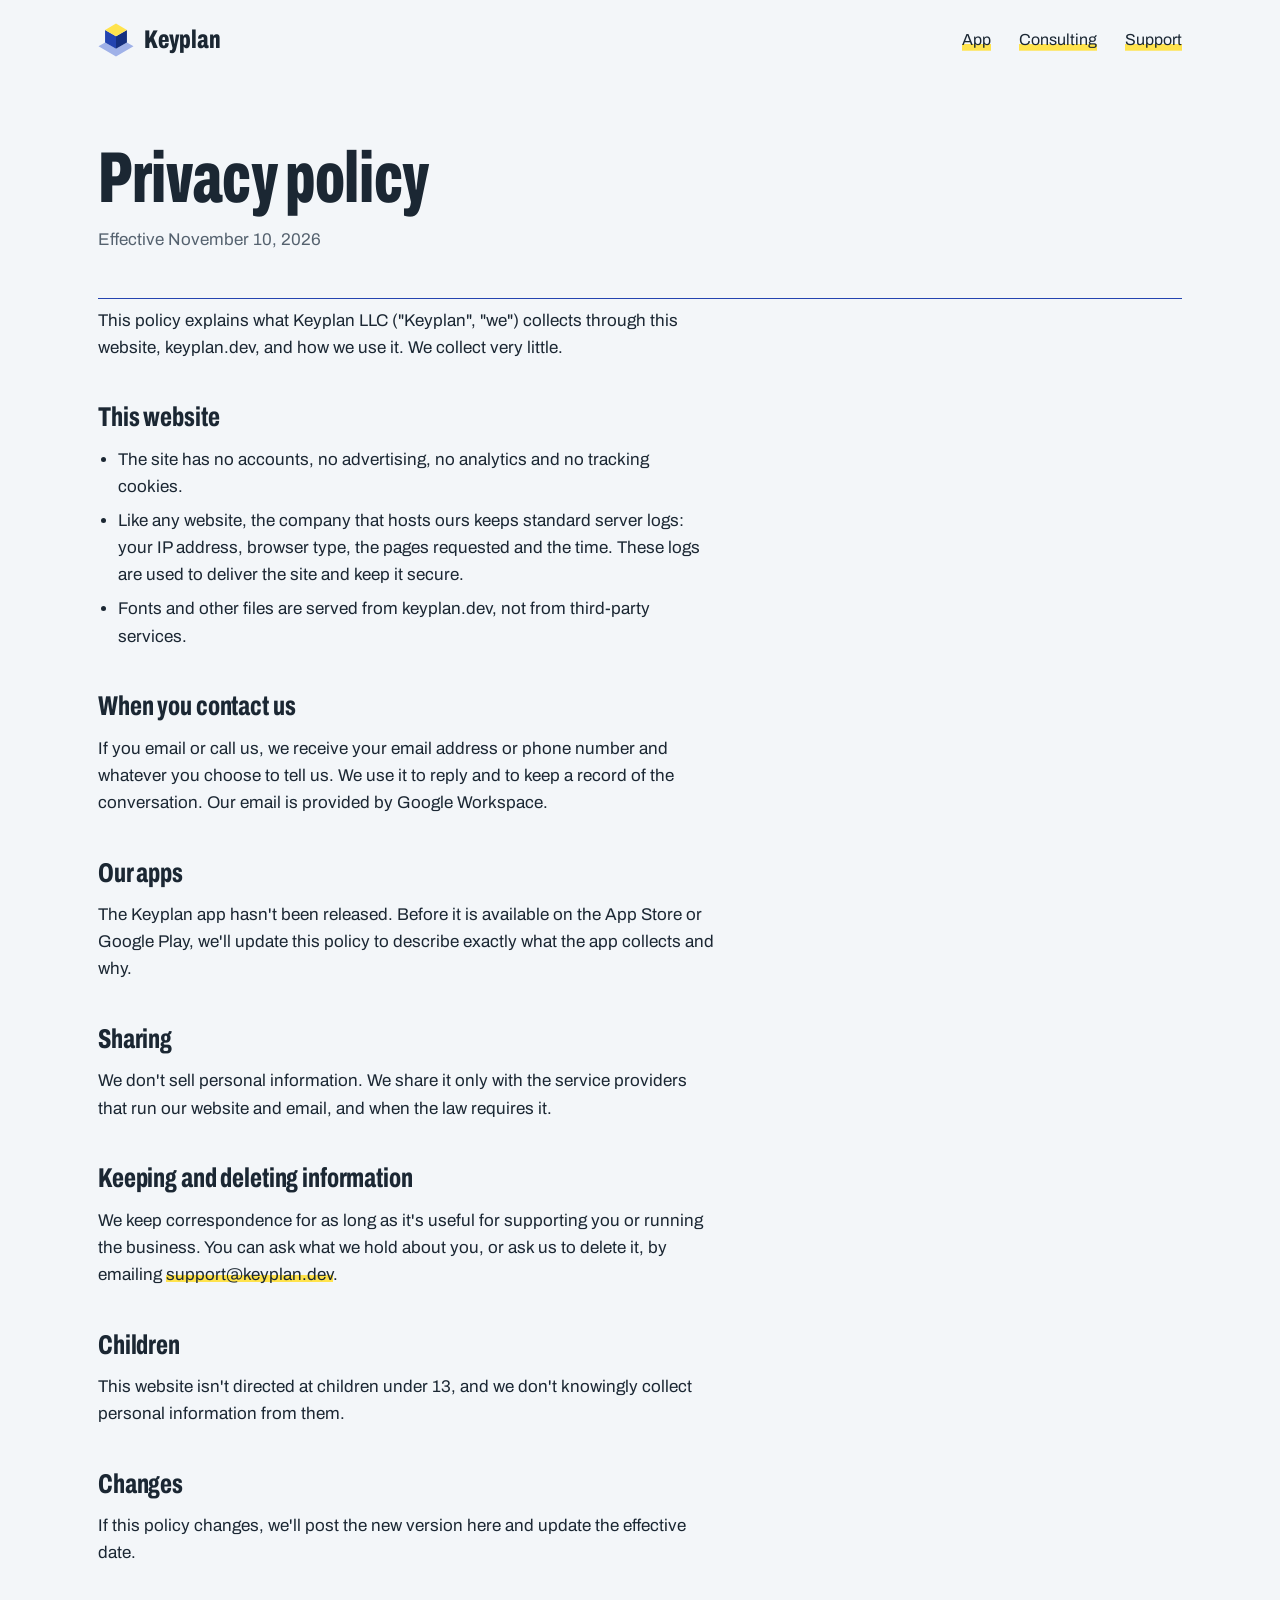
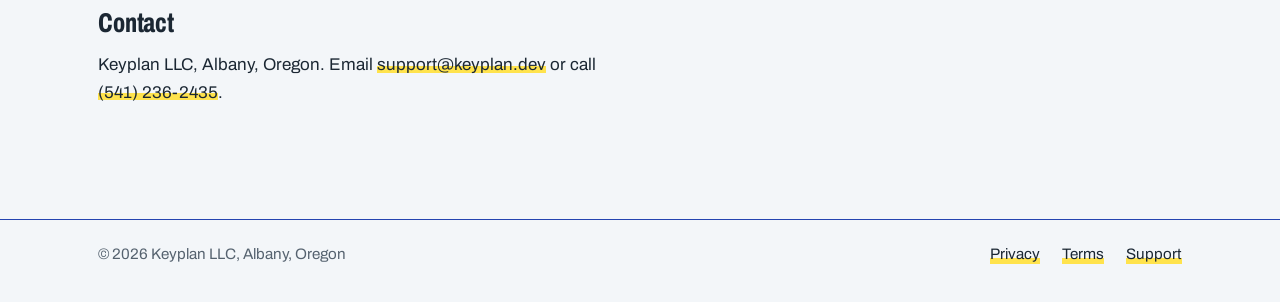
==== privacy/index.html @ bbc2fb1b "Add files via upload" ====
<!doctype html>
<html lang="en">
<head>
<meta charset="utf-8">
<meta name="viewport" content="width=device-width, initial-scale=1">
<title>Privacy policy | Keyplan LLC</title>
<meta name="description" content="What Keyplan LLC collects through keyplan.dev and how it is used.">
<link rel="canonical" href="https://keyplan.dev/privacy/">
<meta property="og:title" content="Privacy policy | Keyplan LLC">
<meta property="og:description" content="What Keyplan LLC collects through keyplan.dev and how it is used.">
<meta property="og:url" content="https://keyplan.dev/privacy/">
<meta property="og:type" content="website">
<meta name="theme-color" content="#f3f6f9">
<link rel="icon" href="/favicon.svg" type="image/svg+xml">
<link rel="preload" href="/assets/fonts/archivo.woff2" as="font" type="font/woff2" crossorigin>
<link rel="stylesheet" href="/assets/site.css">
</head>
<body>
<a class="skip" href="#content">Skip to content</a>
<header class="masthead">
  <a class="brand" href="/" aria-label="Keyplan home"><svg aria-hidden="true" focusable="false" viewBox="-57 -45 114 114"><polygon points="-34.64,20 0,40 34.64,20 55.43,32 0,64 -55.43,32" fill="#9fb1e8"/><polygon points="-34.64,-20 0,0 0,40 -34.64,20" fill="#2444b0"/><polygon points="0,0 34.64,-20 34.64,20 0,40" fill="#16307f"/><polygon points="0,-40 34.64,-20 0,0 -34.64,-20" fill="#ffe34d"/></svg><span>Keyplan</span></a>
  <nav aria-label="Main">
    <a href="/#app">App</a>
    <a href="/#consulting">Consulting</a>
    <a href="/support/">Support</a>
  </nav>
</header>
<main class="doc" id="content">
  <h1>Privacy policy</h1>
  <p class="meta">Effective November 10, 2026</p>
  <div class="body">
    <p>This policy explains what Keyplan LLC ("Keyplan", "we") collects through this website, keyplan.dev, and how we use it. We collect very little.</p>
    <h2>This website</h2>
    <ul>
      <li>The site has no accounts, no advertising, no analytics and no tracking cookies.</li>
      <li>Like any website, the company that hosts ours keeps standard server logs: your IP address, browser type, the pages requested and the time. These logs are used to deliver the site and keep it secure.</li>
      <li>Fonts and other files are served from keyplan.dev, not from third-party services.</li>
    </ul>
    <h2>When you contact us</h2>
    <p>If you email or call us, we receive your email address or phone number and whatever you choose to tell us. We use it to reply and to keep a record of the conversation. Our email is provided by Google Workspace.</p>
    <h2>Our apps</h2>
    <p>The Keyplan app hasn't been released. Before it is available on the App Store or Google Play, we'll update this policy to describe exactly what the app collects and why.</p>
    <h2>Sharing</h2>
    <p>We don't sell personal information. We share it only with the service providers that run our website and email, and when the law requires it.</p>
    <h2>Keeping and deleting information</h2>
    <p>We keep correspondence for as long as it's useful for supporting you or running the business. You can ask what we hold about you, or ask us to delete it, by emailing <a href="mailto:support@keyplan.dev?subject=Privacy%20request">support@keyplan.dev</a>.</p>
    <h2>Children</h2>
    <p>This website isn't directed at children under 13, and we don't knowingly collect personal information from them.</p>
    <h2>Changes</h2>
    <p>If this policy changes, we'll post the new version here and update the effective date.</p>
    <h2>Contact</h2>
    <p>Keyplan LLC, Albany, Oregon. Email <a href="mailto:support@keyplan.dev">support@keyplan.dev</a> or call <a href="tel:+15412362435">(541) 236-2435</a>.</p>
  </div>
</main>
<footer class="colophon">
  <div class="colophon-inner">
    <p>&copy; 2026 Keyplan LLC, Albany, Oregon</p>
    <nav aria-label="Footer">
      <a href="/privacy/">Privacy</a>
      <a href="/terms/">Terms</a>
      <a href="/support/">Support</a>
    </nav>
  </div>
</footer>
</body>
</html>
---- assets/site.css ----
/* keyplan.dev
   Palette: blueline print on bond paper, marked up with a highlighter. */

@font-face {
  font-family: "Archivo";
  src: url("/assets/fonts/archivo.woff2") format("woff2");
  font-weight: 100 900;
  font-stretch: 62% 125%;
  font-style: normal;
  font-display: swap;
}

:root {
  --paper: #f3f6f9;
  --ink: #1b2733;
  --graphite: #55626f;
  --blueline: #2444b0;
  --highlight: #ffe34d;
  --rule: #c3ccd8;
  --page-pad: clamp(20px, 4vw, 48px);
}

*,
*::before,
*::after { box-sizing: border-box; }

html { -webkit-text-size-adjust: 100%; scroll-behavior: smooth; }

body {
  margin: 0;
  background: var(--paper);
  color: var(--ink);
  font-family: "Archivo", "Helvetica Neue", Arial, sans-serif;
  font-size: 1.0625rem;
  line-height: 1.6;
  font-stretch: 100%;
}

h1, h2, h3 {
  font-stretch: 68%;
  font-weight: 750;
  line-height: 1.02;
  letter-spacing: -0.005em;
  margin: 0;
  text-wrap: balance;
}

p { margin: 0 0 1em; max-width: 62ch; }

/* Links are highlighted, the way you'd mark up a print. */
a {
  color: inherit;
  text-decoration: none;
  background-image: linear-gradient(var(--highlight), var(--highlight));
  background-repeat: no-repeat;
  background-position: 0 88%;
  background-size: 100% 0.42em;
  transition: background-size 0.12s ease-out;
}
a:hover { background-size: 100% 1.15em; }

:focus-visible {
  outline: 3px solid var(--blueline);
  outline-offset: 3px;
  border-radius: 1px;
}

.skip {
  position: absolute;
  left: -999px;
  top: 8px;
  padding: 8px 12px;
  background: var(--ink);
  color: #fff;
  z-index: 10;
}
.skip:focus { left: 8px; }

/* ---------- Header ---------- */

.masthead {
  max-width: 1180px;
  margin: 0 auto;
  padding: 22px var(--page-pad);
  display: flex;
  align-items: center;
  justify-content: space-between;
  gap: 16px;
  flex-wrap: wrap;
}

.brand {
  display: inline-flex;
  align-items: center;
  gap: 10px;
  background: none;
  font-stretch: 68%;
  font-weight: 800;
  font-size: 1.6rem;
  line-height: 1;
}
.brand svg { width: 36px; height: 36px; display: block; }

.masthead nav { display: flex; gap: clamp(14px, 3vw, 28px); font-size: 1rem; }

/* ---------- Home: the sheet ---------- */

.sheet {
  max-width: 1180px;
  margin: 0 auto;
  padding: 0 var(--page-pad);
  display: grid;
  grid-template-columns: minmax(0, 1fr) 300px;
  column-gap: clamp(32px, 6vw, 96px);
}

.hero {
  grid-column: 1;
  grid-row: 1;
  padding: clamp(28px, 7vw, 88px) 0 clamp(40px, 7vw, 88px);
}

.hero h1 {
  font-size: clamp(3rem, 8.4vw, 6.5rem);
  font-stretch: 62%;
  font-weight: 800;
  line-height: 0.92;
  max-width: 9.5em;
}

.hero .lede {
  font-size: clamp(1.125rem, 1.6vw, 1.3rem);
  line-height: 1.5;
  margin: clamp(20px, 3vw, 32px) 0 0;
  max-width: 34em;
}

.actions {
  display: flex;
  flex-wrap: wrap;
  align-items: center;
  gap: 14px 26px;
  margin-top: 28px;
}

.button {
  display: inline-block;
  background: var(--blueline);
  color: #fff;
  padding: 0.7em 1.15em;
  font-weight: 600;
  border-radius: 2px;
  transition: background-color 0.12s ease-out;
}
.button:hover { background: var(--ink); }

/* The right-hand strip: key plan above, title block below,
   where they sit on a drawing sheet. */
.rail {
  grid-column: 2;
  grid-row: 1 / span 2;
  border-left: 1.5px solid var(--blueline);
  padding-left: 24px;
}
.rail-inner { position: sticky; top: 24px; padding: 8px 0 32px; }

.keyplan-title {
  font-stretch: 68%;
  font-weight: 700;
  font-size: 1.15rem;
  margin: 0 0 8px;
}

.keyplan { display: block; width: 100%; height: auto; overflow: visible; }
.keyplan a { background: none; cursor: pointer; }
.keyplan .zone { fill: transparent; transition: fill 0.15s ease-out; }
.keyplan a:hover .zone { fill: rgba(255, 227, 77, 0.45); }
.keyplan a[aria-current="true"] .zone { fill: var(--highlight); }
.keyplan a:focus-visible { outline: none; }
.keyplan a:focus-visible .zone { stroke: var(--blueline); stroke-width: 3; }
.keyplan .outline { fill: none; stroke: var(--blueline); stroke-width: 2.25; stroke-linejoin: miter; }
.keyplan .match { stroke: var(--blueline); stroke-width: 1; stroke-dasharray: 7 3 1.5 3; fill: none; }
.keyplan .bubble { fill: var(--paper); stroke: var(--blueline); stroke-width: 1; }
.keyplan a[aria-current="true"] .bubble { fill: #fff; }
.keyplan .letter { font-size: 10px; font-weight: 700; fill: var(--blueline); text-anchor: middle; }
.keyplan .name { font-size: 11px; font-weight: 600; fill: var(--ink); text-anchor: middle; }
.keyplan .north { fill: none; stroke: var(--blueline); stroke-width: 1; }
.keyplan .north-fill { fill: var(--blueline); }
.keyplan .north-n { font-size: 8px; font-weight: 700; fill: var(--blueline); text-anchor: middle; }

.keyplan-status { font-size: 0.9rem; color: var(--graphite); margin: 10px 0 0; min-height: 1.6em; }

.titleblock {
  margin: 22px 0 0;
  border: 1.5px solid var(--blueline);
  font-size: 0.92rem;
  line-height: 1.4;
}
.titleblock > div { padding: 9px 12px; }
.titleblock > div + div { border-top: 1px solid var(--blueline); }
.titleblock dt { color: var(--graphite); font-size: 0.8rem; }
.titleblock dd { margin: 0; font-weight: 600; overflow-wrap: anywhere; }

.areas { grid-column: 1; grid-row: 2; padding-bottom: clamp(48px, 8vw, 96px); }

.area {
  border-top: 1.5px solid var(--blueline);
  padding: clamp(28px, 4.5vw, 52px) 0 clamp(24px, 4vw, 44px);
  scroll-margin-top: 12px;
}

.area h2 {
  font-size: clamp(2rem, 4.4vw, 3rem);
  display: flex;
  align-items: center;
  gap: 14px;
  margin-bottom: 18px;
}

.grid-bubble {
  flex: none;
  width: 1.5em;
  height: 1.5em;
  border: 1.5px solid var(--blueline);
  border-radius: 50%;
  color: var(--blueline);
  font-size: 0.5em;
  font-stretch: 100%;
  font-weight: 700;
  line-height: 1;
  display: inline-flex;
  align-items: center;
  justify-content: center;
}

.contact-list { list-style: none; margin: 0; padding: 0; max-width: 62ch; }
.contact-list li { display: grid; grid-template-columns: 5.5em 1fr; gap: 12px; padding: 8px 0; }
.contact-list li + li { border-top: 1px solid var(--rule); }
.contact-list .k { color: var(--graphite); }

/* ---------- Text pages ---------- */

.doc {
  max-width: 1180px;
  margin: 0 auto;
  padding: clamp(24px, 5vw, 64px) var(--page-pad) clamp(48px, 8vw, 96px);
}
.doc h1 { font-size: clamp(2.6rem, 6.5vw, 4.5rem); font-stretch: 62%; font-weight: 800; line-height: 0.95; }
.doc .meta { color: var(--graphite); margin: 14px 0 0; }
.doc .body { margin-top: clamp(24px, 4vw, 44px); border-top: 1.5px solid var(--blueline); padding-top: 8px; }
.doc h2 { font-size: 1.7rem; margin: 1.6em 0 0.5em; }
.doc ul { max-width: 62ch; padding-left: 1.2em; margin: 0 0 1em; }
.doc li { margin-bottom: 0.4em; }

/* ---------- Footer ---------- */

.colophon { border-top: 1.5px solid var(--blueline); }
.colophon-inner {
  max-width: 1180px;
  margin: 0 auto;
  padding: 22px var(--page-pad) 36px;
  display: flex;
  flex-wrap: wrap;
  justify-content: space-between;
  gap: 10px 28px;
  font-size: 0.95rem;
}
.colophon nav { display: flex; gap: 22px; }
.colophon p { margin: 0; color: var(--graphite); }

/* ---------- One load moment: the key plan draws itself ---------- */

@media (prefers-reduced-motion: no-preference) {
  .keyplan .outline { stroke-dasharray: 1; stroke-dashoffset: 1; animation: draw 1.1s 0.15s cubic-bezier(0.6, 0, 0.2, 1) forwards; }
  .keyplan .after-draw { opacity: 0; animation: appear 0.4s 1.1s ease-out forwards; }
  @keyframes draw { to { stroke-dashoffset: 0; } }
  @keyframes appear { to { opacity: 1; } }
}
@media (prefers-reduced-motion: reduce) {
  html { scroll-behavior: auto; }
  a, .button, .keyplan .zone { transition: none; }
}

/* ---------- Small screens ---------- */

@media (max-width: 860px) {
  .sheet { display: block; }
  .hero { padding-bottom: 28px; }
  .rail { border-left: 0; padding-left: 0; border-top: 1.5px solid var(--blueline); padding-top: 20px; }
  .rail-inner { position: static; padding: 0 0 36px; display: grid; grid-template-columns: minmax(0, 320px) minmax(0, 1fr); gap: 8px 28px; align-items: start; }
  .keyplan-title, .keyplan-status { grid-column: 1; }
  .keyplan { grid-column: 1; }
  .titleblock { grid-column: 2; grid-row: 1 / span 3; margin-top: 0; }
}
@media (max-width: 600px) {
  .rail-inner { display: block; }
  .titleblock { margin-top: 20px; }
  .contact-list li { grid-template-columns: 1fr; gap: 0; }
}

a[href^="tel:"] { white-space: nowrap; }
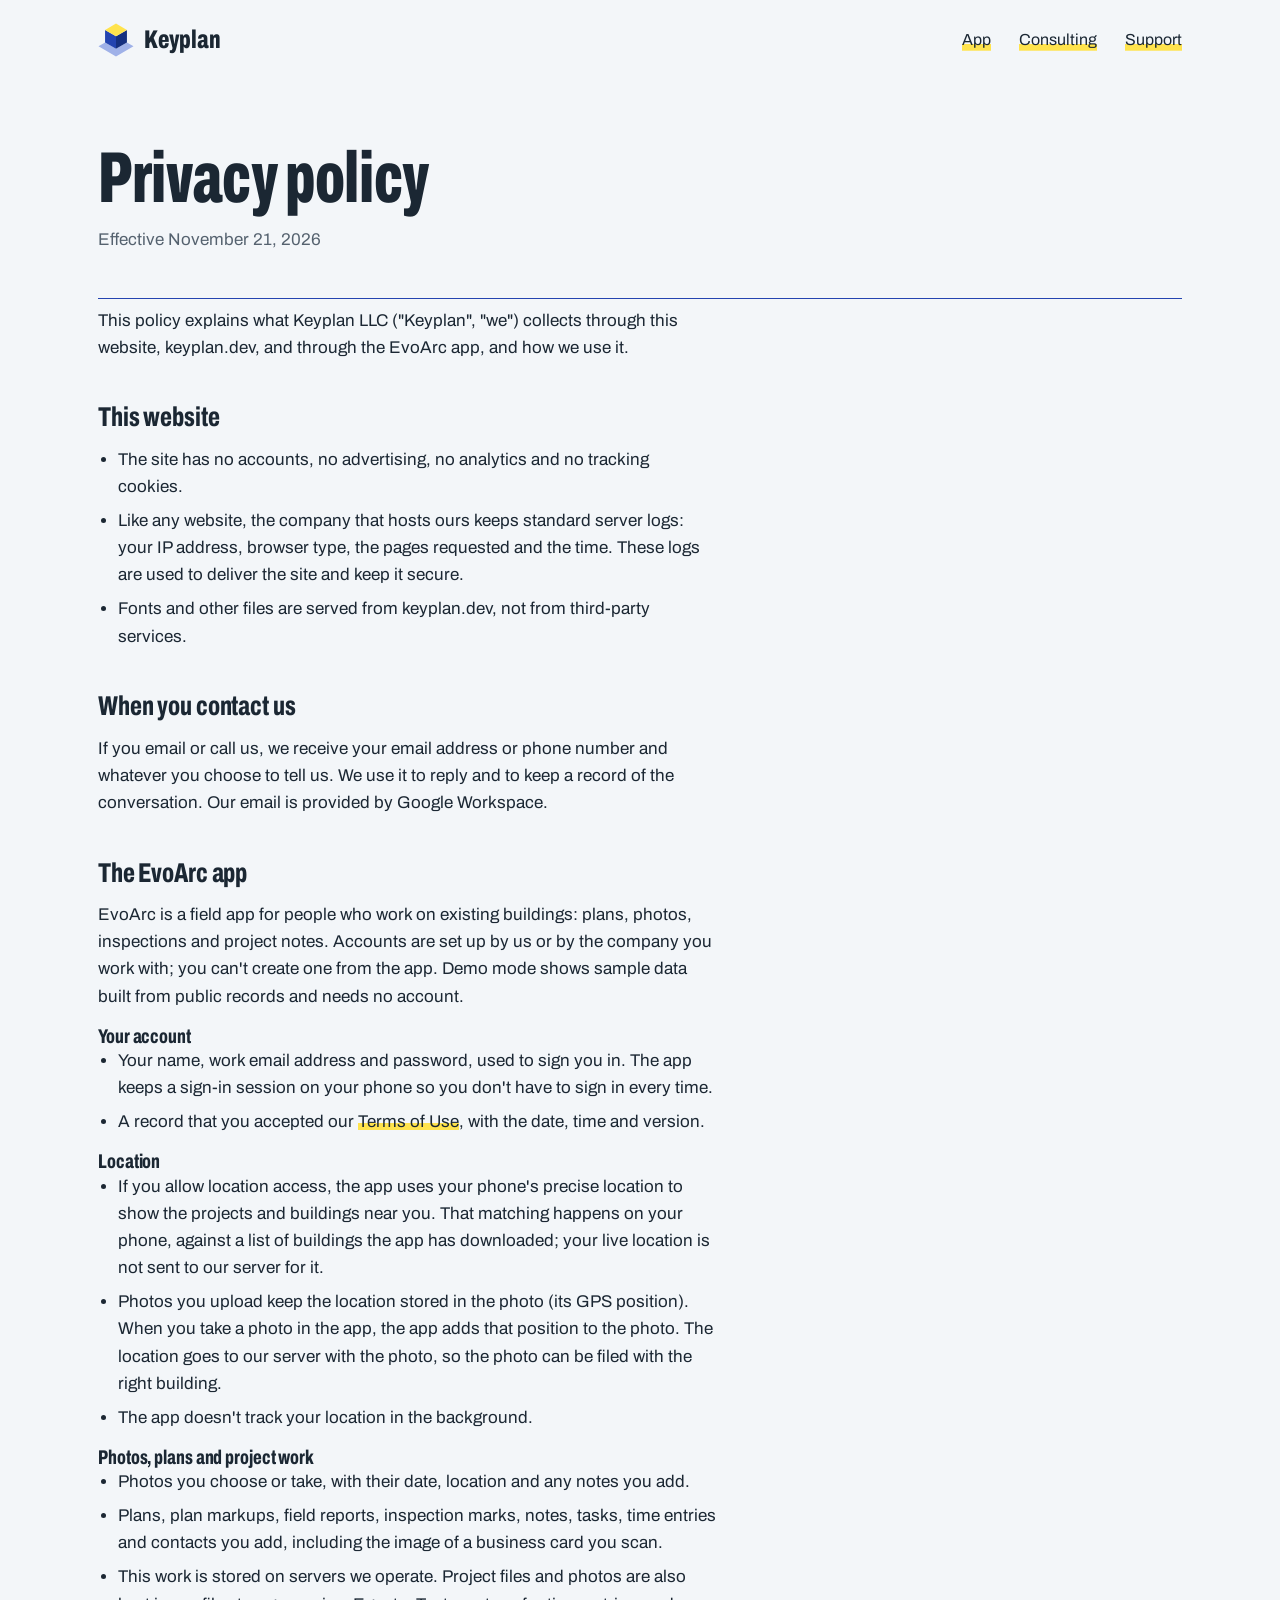
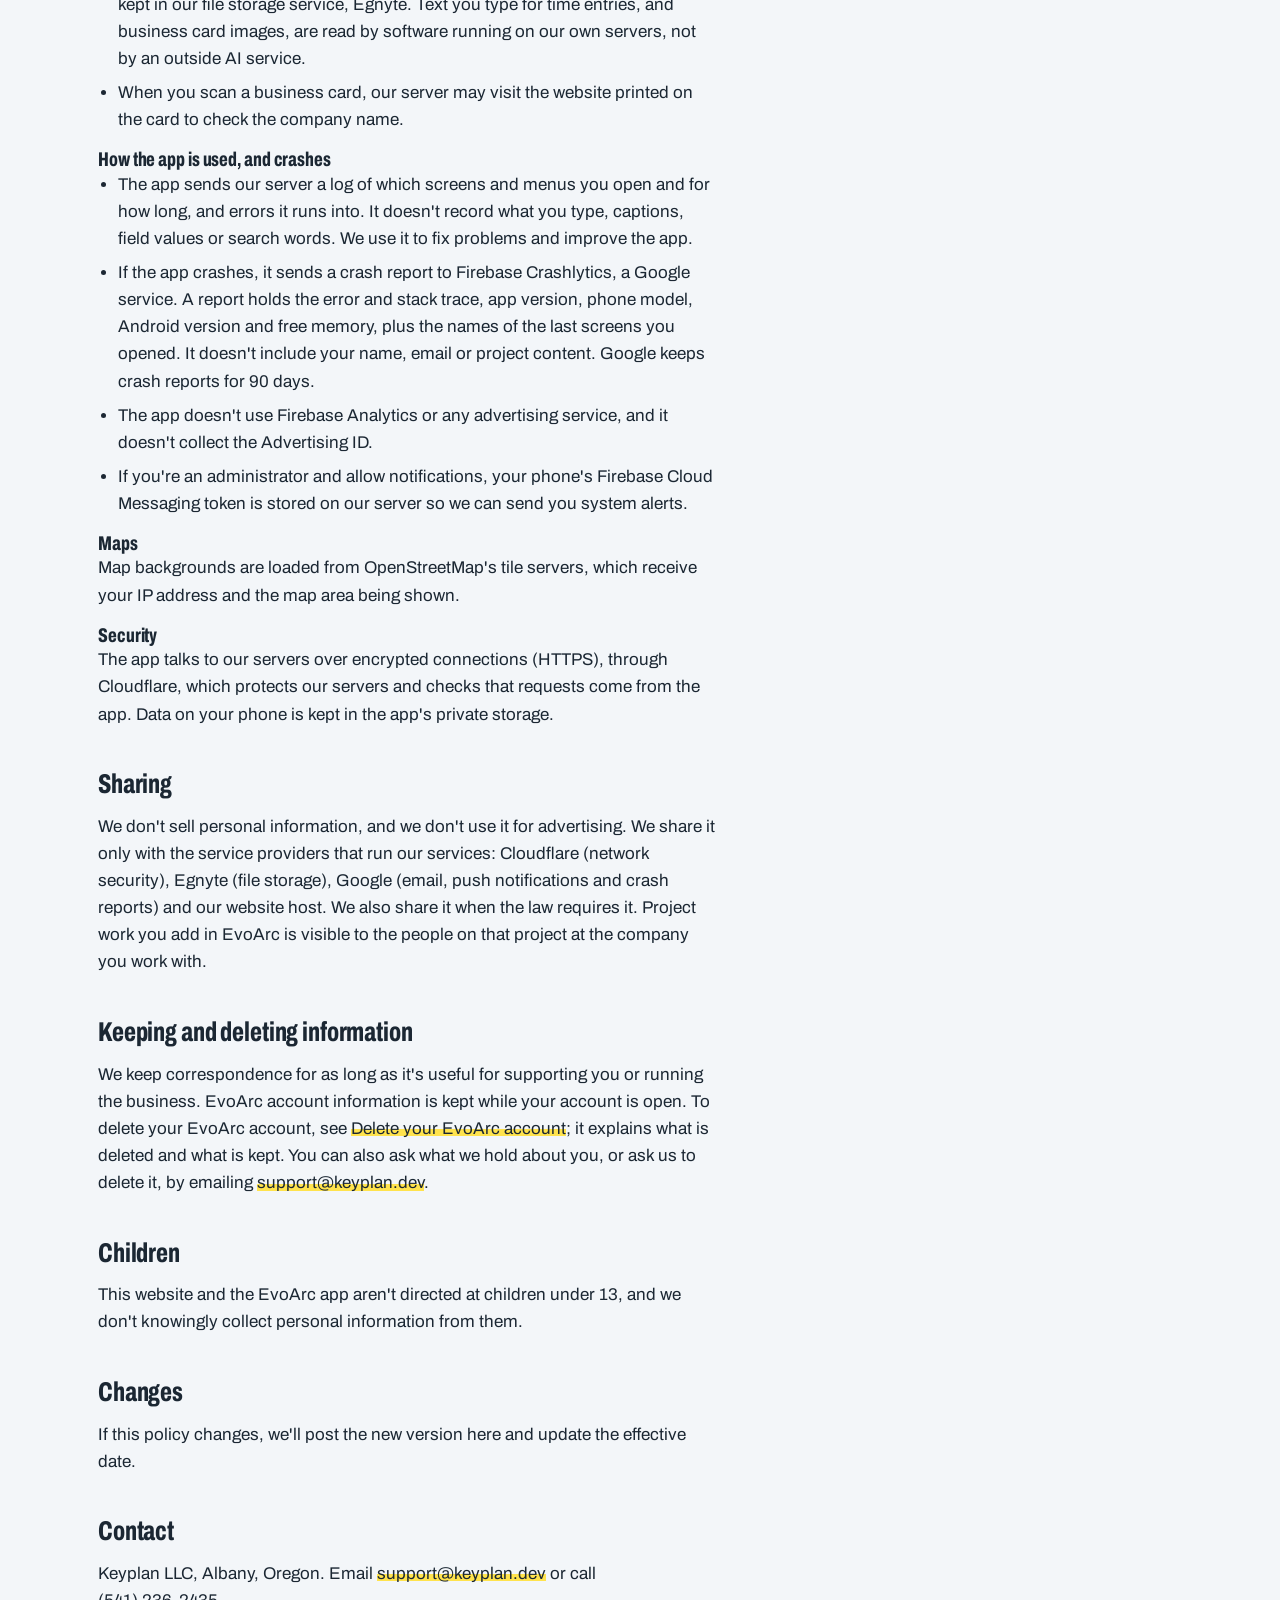
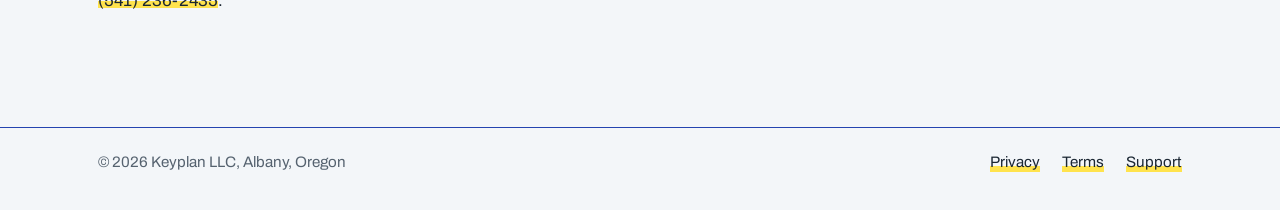
==== commit bc1d54aa: "EvoArc privacy section + account deletion page (Google Play) - privacy/: EvoArc app section (account" ====
--- a/privacy/index.html
+++ b/privacy/index.html
@@ -4,10 +4,10 @@
 <meta charset="utf-8">
 <meta name="viewport" content="width=device-width, initial-scale=1">
 <title>Privacy policy | Keyplan LLC</title>
-<meta name="description" content="What Keyplan LLC collects through keyplan.dev and how it is used.">
+<meta name="description" content="What Keyplan LLC collects through keyplan.dev and the EvoArc app, and how it is used.">
 <link rel="canonical" href="https://keyplan.dev/privacy/">
 <meta property="og:title" content="Privacy policy | Keyplan LLC">
-<meta property="og:description" content="What Keyplan LLC collects through keyplan.dev and how it is used.">
+<meta property="og:description" content="What Keyplan LLC collects through keyplan.dev and the EvoArc app, and how it is used.">
 <meta property="og:url" content="https://keyplan.dev/privacy/">
 <meta property="og:type" content="website">
 <meta name="theme-color" content="#f3f6f9">
@@ -27,9 +27,9 @@
 </header>
 <main class="doc" id="content">
   <h1>Privacy policy</h1>
-  <p class="meta">Effective November 10, 2026</p>
+  <p class="meta">Effective November 21, 2026</p>
   <div class="body">
-    <p>This policy explains what Keyplan LLC ("Keyplan", "we") collects through this website, keyplan.dev, and how we use it. We collect very little.</p>
+    <p>This policy explains what Keyplan LLC ("Keyplan", "we") collects through this website, keyplan.dev, and through the EvoArc app, and how we use it.</p>
     <h2>This website</h2>
     <ul>
       <li>The site has no accounts, no advertising, no analytics and no tracking cookies.</li>
@@ -38,14 +38,45 @@
     </ul>
     <h2>When you contact us</h2>
     <p>If you email or call us, we receive your email address or phone number and whatever you choose to tell us. We use it to reply and to keep a record of the conversation. Our email is provided by Google Workspace.</p>
-    <h2>Our apps</h2>
-    <p>The Keyplan app hasn't been released. Before it is available on the App Store or Google Play, we'll update this policy to describe exactly what the app collects and why.</p>
+
+    <h2 id="evoarc">The EvoArc app</h2>
+    <p>EvoArc is a field app for people who work on existing buildings: plans, photos, inspections and project notes. Accounts are set up by us or by the company you work with; you can't create one from the app. Demo mode shows sample data built from public records and needs no account.</p>
+    <h3>Your account</h3>
+    <ul>
+      <li>Your name, work email address and password, used to sign you in. The app keeps a sign-in session on your phone so you don't have to sign in every time.</li>
+      <li>A record that you accepted our <a href="/terms/">Terms of Use</a>, with the date, time and version.</li>
+    </ul>
+    <h3>Location</h3>
+    <ul>
+      <li>If you allow location access, the app uses your phone's precise location to show the projects and buildings near you. That matching happens on your phone, against a list of buildings the app has downloaded; your live location is not sent to our server for it.</li>
+      <li>Photos you upload keep the location stored in the photo (its GPS position). When you take a photo in the app, the app adds that position to the photo. The location goes to our server with the photo, so the photo can be filed with the right building.</li>
+      <li>The app doesn't track your location in the background.</li>
+    </ul>
+    <h3>Photos, plans and project work</h3>
+    <ul>
+      <li>Photos you choose or take, with their date, location and any notes you add.</li>
+      <li>Plans, plan markups, field reports, inspection marks, notes, tasks, time entries and contacts you add, including the image of a business card you scan.</li>
+      <li>This work is stored on servers we operate. Project files and photos are also kept in our file storage service, Egnyte. Text you type for time entries, and business card images, are read by software running on our own servers, not by an outside AI service.</li>
+      <li>When you scan a business card, our server may visit the website printed on the card to check the company name.</li>
+    </ul>
+    <h3>How the app is used, and crashes</h3>
+    <ul>
+      <li>The app sends our server a log of which screens and menus you open and for how long, and errors it runs into. It doesn't record what you type, captions, field values or search words. We use it to fix problems and improve the app.</li>
+      <li>If the app crashes, it sends a crash report to Firebase Crashlytics, a Google service. A report holds the error and stack trace, app version, phone model, Android version and free memory, plus the names of the last screens you opened. It doesn't include your name, email or project content. Google keeps crash reports for 90 days.</li>
+      <li>The app doesn't use Firebase Analytics or any advertising service, and it doesn't collect the Advertising ID.</li>
+      <li>If you're an administrator and allow notifications, your phone's Firebase Cloud Messaging token is stored on our server so we can send you system alerts.</li>
+    </ul>
+    <h3>Maps</h3>
+    <p>Map backgrounds are loaded from OpenStreetMap's tile servers, which receive your IP address and the map area being shown.</p>
+    <h3>Security</h3>
+    <p>The app talks to our servers over encrypted connections (HTTPS), through Cloudflare, which protects our servers and checks that requests come from the app. Data on your phone is kept in the app's private storage.</p>
+
     <h2>Sharing</h2>
-    <p>We don't sell personal information. We share it only with the service providers that run our website and email, and when the law requires it.</p>
+    <p>We don't sell personal information, and we don't use it for advertising. We share it only with the service providers that run our services: Cloudflare (network security), Egnyte (file storage), Google (email, push notifications and crash reports) and our website host. We also share it when the law requires it. Project work you add in EvoArc is visible to the people on that project at the company you work with.</p>
     <h2>Keeping and deleting information</h2>
-    <p>We keep correspondence for as long as it's useful for supporting you or running the business. You can ask what we hold about you, or ask us to delete it, by emailing <a href="mailto:support@keyplan.dev?subject=Privacy%20request">support@keyplan.dev</a>.</p>
+    <p>We keep correspondence for as long as it's useful for supporting you or running the business. EvoArc account information is kept while your account is open. To delete your EvoArc account, see <a href="/evoarc/delete-account/">Delete your EvoArc account</a>; it explains what is deleted and what is kept. You can also ask what we hold about you, or ask us to delete it, by emailing <a href="mailto:support@keyplan.dev?subject=Privacy%20request">support@keyplan.dev</a>.</p>
     <h2>Children</h2>
-    <p>This website isn't directed at children under 13, and we don't knowingly collect personal information from them.</p>
+    <p>This website and the EvoArc app aren't directed at children under 13, and we don't knowingly collect personal information from them.</p>
     <h2>Changes</h2>
     <p>If this policy changes, we'll post the new version here and update the effective date.</p>
     <h2>Contact</h2>
